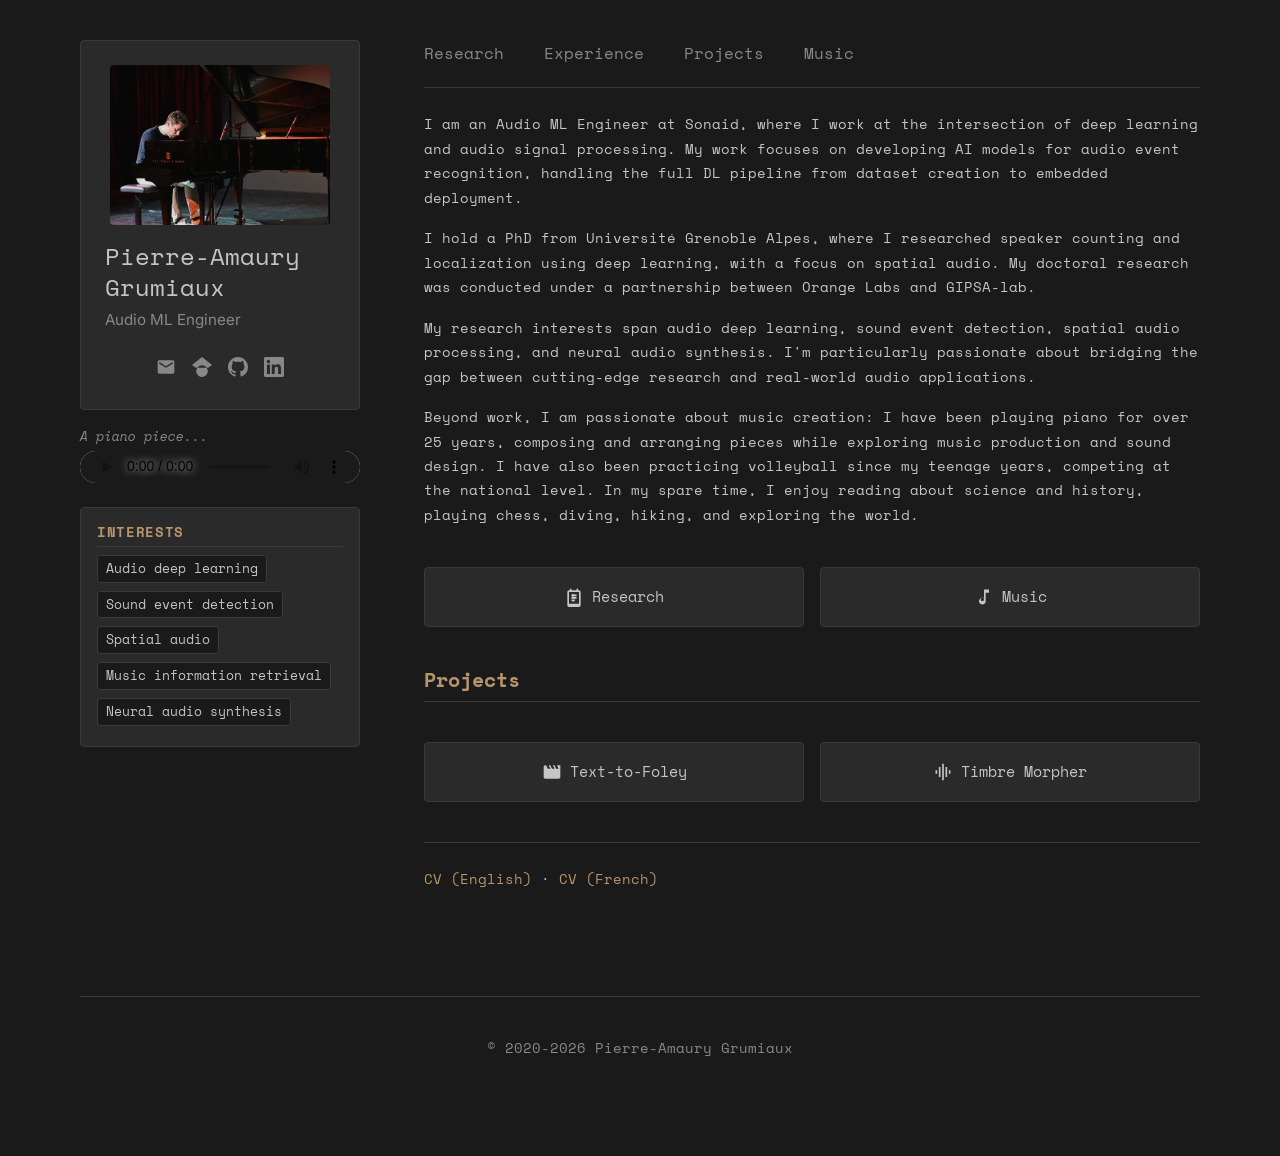
==== index.html @ fd27a51e "added timbre morpher project" ====
<!DOCTYPE html>
<html lang="en">
<head>
  <meta charset="UTF-8">
  <meta name="viewport" content="width=device-width, initial-scale=1.0">
  <meta name="description" content="Pierre-Amaury Grumiaux - Audio ML Engineer, PhD in deep learning for audio signal processing. Research in sound event detection, spatial audio, and music information retrieval.">
  <meta name="keywords" content="Pierre-Amaury Grumiaux, audio machine learning, deep learning, sound event detection, spatial audio, music information retrieval, audio signal processing">
  <meta name="author" content="Pierre-Amaury Grumiaux">
  <title>Pierre-Amaury Grumiaux — Audio ML Engineer & Researcher</title>

  <!-- Open Graph / Social Media -->
  <meta property="og:type" content="website">
  <meta property="og:url" content="https://pagrumiaux.github.io/">
  <meta property="og:title" content="Pierre-Amaury Grumiaux — Audio ML Engineer & Researcher">
  <meta property="og:description" content="Audio ML Engineer, PhD in deep learning for audio signal processing. Research in sound event detection, spatial audio, and music information retrieval.">
  <meta property="og:image" content="https://pagrumiaux.github.io/static/img/profile.jpg">

  <!-- Twitter -->
  <meta name="twitter:card" content="summary">
  <meta name="twitter:title" content="Pierre-Amaury Grumiaux — Audio ML Engineer & Researcher">
  <meta name="twitter:description" content="Audio ML Engineer, PhD in deep learning for audio signal processing.">
  <meta name="twitter:image" content="https://pagrumiaux.github.io/static/img/profile.jpg">

  <!-- Canonical URL -->
  <link rel="canonical" href="https://pagrumiaux.github.io/">

  <link rel="preconnect" href="https://fonts.googleapis.com">
  <link rel="preconnect" href="https://fonts.gstatic.com" crossorigin>
  <link href="https://fonts.googleapis.com/css2?family=Space+Mono:wght@400;700&family=Inter:wght@400;500;600&display=swap" rel="stylesheet">

  <link rel="stylesheet" href="./static/css/style.css">

  <!-- Structured Data (JSON-LD) -->
  <script type="application/ld+json">
  {
    "@context": "https://schema.org",
    "@type": "Person",
    "name": "Pierre-Amaury Grumiaux",
    "jobTitle": "Audio ML Engineer",
    "url": "https://pagrumiaux.github.io/",
    "image": "https://pagrumiaux.github.io/static/img/profile.jpg",
    "sameAs": [
      "https://scholar.google.com/citations?user=gUBZ64sAAAAJ",
      "https://github.com/pagrumiaux",
      "https://www.linkedin.com/in/pierre-amaury-grumiaux-352b719a/"
    ],
    "alumniOf": {
      "@type": "Organization",
      "name": "Université Grenoble Alpes"
    },
    "knowsAbout": ["Audio Machine Learning", "Deep Learning", "Sound Event Detection", "Spatial Audio", "Music Information Retrieval"]
  }
  </script>
</head>
<body>
  <div class="container">
    <div class="page-layout">
      <!-- Top Navigation -->
      <nav class="top-nav">
        <ul class="top-nav__list">
          <li><a href="./research.html" class="top-nav__link">Research</a></li>
          <li><a href="./experience.html" class="top-nav__link">Experience</a></li>
          <li><a href="./projects.html" class="top-nav__link">Projects</a></li>
          <li><a href="./music.html" class="top-nav__link">Music</a></li>
        </ul>
      </nav>
      <!-- Sidebar -->
      <aside class="sidebar">
        <!-- Identity Card -->
        <div class="identity-card">
          <a href="./index.html">
            <img src="./static/img/profile.jpg" alt="Pierre-Amaury Grumiaux" class="identity-card__photo">
          </a>
          <h1 class="identity-card__name">Pierre-Amaury Grumiaux</h1>
          <p class="identity-card__title">Audio ML Engineer</p>
          <div class="identity-card__links">
            <a href="mailto:pierreamaury.grumiaux@gmail.com" title="Email">
              <svg xmlns="http://www.w3.org/2000/svg" viewBox="0 0 24 24">
                <path d="M20 4H4c-1.1 0-2 .9-2 2v12c0 1.1.9 2 2 2h16c1.1 0 2-.9 2-2V6c0-1.1-.9-2-2-2zm0 4l-8 5-8-5V6l8 5 8-5v2z"/>
              </svg>
            </a>
            <a href="https://scholar.google.com/citations?user=gUBZ64sAAAAJ" title="Google Scholar">
              <svg xmlns="http://www.w3.org/2000/svg" viewBox="0 0 24 24">
                <path d="M12 24a7 7 0 1 1 0-14 7 7 0 0 1 0 14zm0-24L0 9.5l4.5 3.5h15l4.5-3.5z"/>
              </svg>
            </a>
            <a href="https://github.com/pagrumiaux" title="GitHub">
              <svg xmlns="http://www.w3.org/2000/svg" viewBox="0 0 24 24">
                <path d="M12 0C5.37 0 0 5.37 0 12c0 5.31 3.435 9.795 8.205 11.385.6.105.825-.255.825-.57 0-.285-.015-1.23-.015-2.235-3.015.555-3.795-.735-4.035-1.41-.135-.345-.72-1.41-1.23-1.695-.42-.225-1.02-.78-.015-.795.945-.015 1.62.87 1.845 1.23 1.08 1.815 2.805 1.305 3.495.99.105-.78.42-1.305.765-1.605-2.67-.3-5.46-1.335-5.46-5.925 0-1.305.465-2.385 1.23-3.225-.12-.3-.54-1.53.12-3.18 0 0 1.005-.315 3.3 1.23.96-.27 1.98-.405 3-.405s2.04.135 3 .405c2.295-1.56 3.3-1.23 3.3-1.23.66 1.65.24 2.88.12 3.18.765.84 1.23 1.905 1.23 3.225 0 4.605-2.805 5.625-5.475 5.925.435.375.81 1.095.81 2.22 0 1.605-.015 2.895-.015 3.3 0 .315.225.69.825.57A12.02 12.02 0 0 0 24 12c0-6.63-5.37-12-12-12z"/>
              </svg>
            </a>
            <a href="https://www.linkedin.com/in/pierre-amaury-grumiaux-352b719a/" title="LinkedIn">
              <svg xmlns="http://www.w3.org/2000/svg" viewBox="0 0 24 24">
                <path d="M20.447 20.452h-3.554v-5.569c0-1.328-.027-3.037-1.852-3.037-1.853 0-2.136 1.445-2.136 2.939v5.667H9.351V9h3.414v1.561h.046c.477-.9 1.637-1.85 3.37-1.85 3.601 0 4.267 2.37 4.267 5.455v6.286zM5.337 7.433c-1.144 0-2.063-.926-2.063-2.065 0-1.138.92-2.063 2.063-2.063 1.14 0 2.064.925 2.064 2.063 0 1.139-.925 2.065-2.064 2.065zm1.782 13.019H3.555V9h3.564v11.452zM22.225 0H1.771C.792 0 0 .774 0 1.729v20.542C0 23.227.792 24 1.771 24h20.451C23.2 24 24 23.227 24 22.271V1.729C24 .774 23.2 0 22.222 0h.003z"/>
              </svg>
            </a>
          </div>
        </div>

        <!-- Audio Player -->
        <div class="audio-player">
          <p class="audio-player__caption">A piano piece...</p>
          <audio controls>
            <source src="./static/audio/devil_town.wav" type="audio/wav">
            Your browser does not support the audio element.
          </audio>
        </div>

        <!-- Research Interests -->
        <div class="sidebar-section">
          <h2>Interests</h2>
          <ul class="interests-list">
            <li>Audio deep learning</li>
            <li>Sound event detection</li>
            <li>Spatial audio</li>
            <li>Music information retrieval</li>
            <li>Neural audio synthesis</li>
          </ul>
        </div>
      </aside>

      <!-- Main Content -->
      <main class="main-content">
        <section class="section">
          <p>
            I am an Audio ML Engineer at Sonaid, where I work at the intersection of deep learning and audio signal processing. My work focuses on developing AI models for audio event recognition, handling the full DL pipeline from dataset creation to embedded deployment.
          </p>
          <p>
            I hold a PhD from Université Grenoble Alpes, where I researched speaker counting and localization using deep learning, with a focus on spatial audio. My doctoral research was conducted under a partnership between Orange Labs and GIPSA-lab.
          </p>
          <p>
            My research interests span audio deep learning, sound event detection, spatial audio processing, and neural audio synthesis. I'm particularly passionate about bridging the gap between cutting-edge research and real-world audio applications.
          </p>
          <p>
            Beyond work, I am passionate about music creation: I have been playing piano for over 25 years, composing and arranging pieces while exploring music production and sound design. I have also been practicing volleyball since my teenage years, competing at the national level. In my spare time, I enjoy reading about science and history, playing chess, diving, hiking, and exploring the world.
          </p>

        <!-- Page Navigation -->
        <div class="page-nav">
          <a href="./research.html" class="page-nav__btn">
            <svg xmlns="http://www.w3.org/2000/svg" viewBox="0 0 24 24">
              <path d="M7 2v2H6a2 2 0 0 0-2 2v16a2 2 0 0 0 2 2h12a2 2 0 0 0 2-2V6a2 2 0 0 0-2-2h-1V2h-2v2H9V2H7zm11 4v14H6V6h12zM9 9v2h6V9H9zm0 3v2h6v-2H9zm0 3v2h4v-2H9z"/>
              <circle cx="11" cy="16.5" r="1"/>
              <path d="M11 8.5c-.8 0-1.5.7-1.5 1.5v4h1v-4c0-.3.2-.5.5-.5s.5.2.5.5v4h1v-4c0-.8-.7-1.5-1.5-1.5z"/>
            </svg>
            Research
          </a>
          <a href="./music.html" class="page-nav__btn">
            <svg xmlns="http://www.w3.org/2000/svg" viewBox="0 0 24 24">
              <path d="M12 3v10.55A4 4 0 1 0 14 17V7h4V3h-6zm-2 14a2 2 0 1 1 2-2 2 2 0 0 1-2 2z"/>
            </svg>
            Music
          </a>
        </div>

        <!-- Projects Section -->
        <h2>Projects</h2>
        <div class="page-nav">
          <a href="./projects.html#text-to-foley" class="page-nav__btn">
            <svg xmlns="http://www.w3.org/2000/svg" viewBox="0 0 24 24">
              <path d="M18 4l2 4h-3l-2-4h-2l2 4h-3l-2-4H8l2 4H7L5 4H4c-1.1 0-2 .9-2 2v12c0 1.1.9 2 2 2h16c1.1 0 2-.9 2-2V4h-4z"/>
            </svg>
            Text-to-Foley
          </a>
          <a href="./projects.html#timbre-morpher" class="page-nav__btn">
            <svg xmlns="http://www.w3.org/2000/svg" viewBox="0 0 24 24">
              <path d="M7 18h2V6H7v12zm4 4h2V2h-2v20zm-8-8h2v-4H3v4zm12 4h2V6h-2v12zm4-8v4h2v-4h-2z"/>
            </svg>
            Timbre Morpher
          </a>
        </div>

        <!-- CV Downloads -->
        <div class="cv-links">
          <p>
            <a href="./static/pdf/resume_english.pdf">CV (English)</a> ·
            <a href="./static/pdf/resume_french.pdf">CV (French)</a>
          </p>
        </div>
        </section>
      </main>
    </div>

    <!-- Footer -->
    <footer class="footer">
      <p>© 2020-2026 Pierre-Amaury Grumiaux</p>
    </footer>
  </div>
</body>
</html>
---- static/css/style.css ----
/* ============================================
   Pierre-Amaury Grumiaux - Portfolio
   Minimal, sober academic design
   ============================================ */

:root {
  --color-bg: #1a1a1a;
  --color-white: #2a2a2a;
  --color-border: #3a3a3a;
  --color-text: #c5c5c5;
  --color-text-secondary: #888888;
  --color-accent: #b8956a;
  --color-accent-hover: #d4af7a;

  --font-serif: 'Space Mono', 'Courier New', monospace;
  --font-sans: 'Inter', -apple-system, sans-serif;

  --space-xs: 0.25rem;
  --space-sm: 0.5rem;
  --space-md: 1rem;
  --space-lg: 1.5rem;
  --space-xl: 2.5rem;
  --space-2xl: 4rem;

  --max-width: 1200px;
}

/* Reset */
*, *::before, *::after {
  box-sizing: border-box;
}

html {
  scroll-behavior: smooth;
}

body {
  margin: 0;
  padding: 0;
  font-family: var(--font-serif);
  font-size: 0.9rem;
  line-height: 1.7;
  color: var(--color-text);
  background: var(--color-bg);
  -webkit-font-smoothing: antialiased;
}

/* Typography */
h1, h2, h3, h4 {
  font-family: var(--font-serif);
  font-weight: 600;
  line-height: 1.3;
  margin: 0 0 var(--space-md) 0;
}

h1 {
  font-size: 1.75rem;
  font-weight: 400;
}

h2 {
  font-size: 1.25rem;
  font-weight: 600;
  margin-top: var(--space-xl);
  padding-bottom: var(--space-sm);
  border-bottom: 1px solid var(--color-border);
  color: var(--color-accent);
}

h3 {
  font-size: 1rem;
  font-weight: 600;
  margin-bottom: var(--space-xs);
}

p {
  margin: 0 0 var(--space-md) 0;
}

a {
  color: var(--color-accent);
  text-decoration: none;
}

a:hover {
  color: var(--color-accent-hover);
  text-decoration: underline;
}

ul {
  margin: 0 0 var(--space-md) 0;
  padding-left: var(--space-lg);
}

li {
  margin-bottom: var(--space-xs);
}

/* Layout */
.container {
  max-width: var(--max-width);
  margin: 0 auto;
  padding: var(--space-xl) var(--space-xl);
}

.page-layout {
  display: grid;
  grid-template-columns: 280px 1fr;
  column-gap: var(--space-2xl);
  row-gap: 0;
  align-items: start;
  grid-template-rows: auto 1fr;
}

.sidebar {
  position: sticky;
  top: var(--space-xl);
  grid-row: 1 / 3;
}

.main-content {
  min-width: 0;
}

.content-only {
  display: grid;
  grid-template-columns: 280px 1fr;
  gap: var(--space-2xl);
  align-items: start;
}

/* Sidebar Identity Card */
.identity-card {
  background: var(--color-white);
  border: 1px solid var(--color-border);
  border-radius: 4px;
  padding: var(--space-lg);
  margin-bottom: var(--space-md);
}

.identity-card__photo {
  width: 220px;
  height: 160px;
  border-radius: 4px;
  object-fit: cover;
  margin: 0 auto var(--space-md) auto;
  display: block;
  filter: brightness(0.9) contrast(0.95);
  transition: filter 0.2s ease;
}

.identity-card__photo:hover {
  filter: brightness(0.8) contrast(1);
}

.identity-card__name {
  font-size: 1.5rem;
  margin-bottom: var(--space-xs);
}

.identity-card__title {
  color: var(--color-text-secondary);
  font-size: 0.95rem;
  margin-bottom: var(--space-lg);
  font-family: var(--font-sans);
}

.identity-card__links {
  display: flex;
  flex-direction: row;
  gap: var(--space-md);
  justify-content: center;
  margin-top: var(--space-sm);
}

.identity-card__links a {
  display: block;
  color: var(--color-text-secondary);
  transition: color 0.2s ease;
}

.identity-card__links a:hover {
  color: var(--color-accent);
}

.identity-card__links svg {
  width: 20px;
  height: 20px;
  fill: currentColor;
}

/* Audio Player */
.audio-player {
  margin-bottom: var(--space-md);
}

.audio-player__caption {
  font-size: 0.8rem;
  color: var(--color-text-secondary);
  margin: 0 0 var(--space-xs) 0;
  font-style: italic;
}

.audio-player audio {
  width: 100%;
  height: 32px;
}

.audio-player audio::-webkit-media-controls-panel {
  background-color: var(--color-bg);
}

/* Top Navigation */
.top-nav {
  grid-column: 2;
  margin-bottom: var(--space-lg);
  padding-bottom: var(--space-md);
  border-bottom: 1px solid var(--color-border);
}

.top-nav__list {
  display: flex;
  gap: var(--space-xl);
  list-style: none;
  padding: 0;
  margin: 0;
  justify-content: flex-start;
}

.top-nav__link {
  color: var(--color-text-secondary);
  font-size: 1.0rem;
  text-decoration: none;
}

.top-nav__link:hover {
  color: var(--color-text);
  text-decoration: none;
}

.top-nav__link--active {
  color: var(--color-accent);
  font-weight: 500;
}

/* Main content */
main {
  padding-bottom: var(--space-2xl);
  grid-column: 2;
  margin-top: 0;
  padding-top: 0;
}

/* Section */
.section {
  margin-bottom: var(--space-xl);
}

/* Publication entry */
.pub {
  margin-bottom: var(--space-lg);
}

.pub__title {
  font-weight: 500;
  color: var(--color-text);
  margin-bottom: var(--space-xs);
}

.pub__authors {
  font-size: 0.9rem;
  color: var(--color-text-secondary);
  margin-bottom: var(--space-xs);
}

.pub__venue {
  font-size: 0.9rem;
  font-style: italic;
  color: var(--color-text-secondary);
  margin-bottom: var(--space-xs);
}

.pub__links {
  font-size: 0.85rem;
}

.pub__links a {
  margin-right: var(--space-md);
}

/* Experience entry */
.exp {
  margin-bottom: var(--space-lg);
}

.exp__header {
  display: flex;
  justify-content: space-between;
  align-items: baseline;
  flex-wrap: wrap;
  gap: var(--space-sm);
}

.exp__role {
  font-weight: 600;
  color: var(--color-text);
  font-size: 0.95rem;
}

.exp__date {
  font-size: 0.8rem;
  color: var(--color-text-secondary);
  font-weight: 400;
}

.exp__org {
  color: var(--color-text);
  font-size: 0.9rem;
  margin-bottom: var(--space-sm);
  font-weight: 400;
  font-style: italic;
  margin-top: var(--space-xs);
}

.exp__desc {
  font-size: 0.85rem;
  color: var(--color-text-secondary);
  line-height: 1.6;
}

/* Education entry */
.edu {
  margin-bottom: var(--space-lg);
}

.edu__header {
  display: flex;
  justify-content: space-between;
  align-items: baseline;
  flex-wrap: wrap;
  gap: var(--space-sm);
}

.edu__degree {
  font-weight: 600;
  color: var(--color-text);
  font-size: 0.95rem;
}

.edu__date {
  font-size: 0.8rem;
  color: var(--color-text-secondary);
  font-weight: 400;
}

.edu__school {
  color: var(--color-text);
  font-size: 0.9rem;
  font-weight: 400;
  font-style: italic;
  margin-top: var(--space-xs);
}

/* Skills */
.skills {
  display: flex;
  flex-wrap: wrap;
  gap: var(--space-sm);
}

.skill {
  font-size: 0.875rem;
  color: var(--color-text-secondary);
  background: var(--color-white);
  padding: var(--space-xs) var(--space-sm);
  border: 1px solid var(--color-border);
  border-radius: 3px;
}

/* Music */
.music-project {
  margin-bottom: var(--space-lg);
}

.music-project__name {
  font-weight: 500;
  margin-bottom: var(--space-xs);
}

.music-project__desc {
  font-size: 0.95rem;
  color: var(--color-text-secondary);
  margin-bottom: var(--space-sm);
}

.music-project__links {
  display: flex;
  gap: var(--space-md);
  align-items: center;
}

.music-project__links a {
  transition: opacity 0.2s ease;
  opacity: 0.9;
  display: flex;
  align-items: center;
}

.music-project__links a:hover {
  opacity: 1;
}

.music-project__links svg {
  width: 22px;
  height: 22px;
}

.streaming-links {
  display: flex;
  gap: var(--space-md);
  margin-top: var(--space-sm);
}

.streaming-links a {
  transition: opacity 0.2s ease;
  opacity: 0.9;
}

.streaming-links a:hover {
  opacity: 1;
}

.streaming-links svg {
  width: 28px;
  height: 28px;
}

/* Brand colors for streaming platforms */
.streaming-links a[title="Spotify"] svg {
  fill: #1DB954;
}

.streaming-links a[title="Deezer"] svg {
  fill: #FF0092;
}

.streaming-links a[title="YouTube Music"] svg {
  fill: #FF0000;
}

.streaming-links a[title="Bandcamp"] svg {
  fill: #629aa9;
}

.streaming-links a[title="Tidal"] svg {
  fill: #00FFFF;
}

.streaming-links a[title="Qobuz"] svg {
  fill: #0E7EE6;
}

.streaming-links a[title="Apple Music"] svg {
  fill: #FA243C;
}

/* Brand colors for music project links */
.music-project__links a[title="Spotify"] svg {
  fill: #1DB954;
}

.music-project__links a[title="Deezer"] svg {
  fill: #FF0092;
}

.music-project__links a[title="YouTube Music"] svg {
  fill: #FF0000;
}

.music-project__links a[title="Apple Music"] svg {
  fill: #FA243C;
}

.music-project__links a[title="Tidal"] svg {
  fill: #00FFFF;
}

.music-project__links a[title="Qobuz"] svg {
  fill: #0E7EE6;
}

.music-project__links a[title="Bandcamp"] svg {
  fill: #629aa9;
}

.music-project__links a[title="SoundCloud"] svg {
  fill: #FF5500;
}

/* Project links */
.project-links {
  display: flex;
  gap: var(--space-md);
  margin: var(--space-md) 0;
}

.project-link {
  display: inline-flex;
  align-items: center;
  gap: var(--space-sm);
  padding: var(--space-sm) var(--space-md);
  background: var(--color-white);
  border: 1px solid var(--color-border);
  border-radius: 4px;
  color: var(--color-text);
  font-size: 0.85rem;
  transition: all 0.2s ease;
}

.project-link:hover {
  border-color: var(--color-accent);
  color: var(--color-accent);
  text-decoration: none;
}

.project-link svg {
  width: 18px;
  height: 18px;
  fill: currentColor;
}

/* Audio examples for projects */
.audio-example {
  margin-bottom: var(--space-md);
  padding: var(--space-md);
  background: var(--color-white);
  border: 1px solid var(--color-border);
  border-radius: 4px;
}

.audio-example__prompt {
  font-size: 0.85rem;
  color: var(--color-text-secondary);
  margin: 0 0 var(--space-sm) 0;
  font-style: italic;
}

.audio-example audio {
  width: 100%;
  height: 32px;
}

/* Footer */
.footer {
  padding: var(--space-xl) 0;
  border-top: 1px solid var(--color-border);
  text-align: center;
  font-size: 0.85rem;
  color: var(--color-text-secondary);
}

/* Sidebar section (for interests on index page) */
.sidebar-section {
  background: var(--color-white);
  border: 1px solid var(--color-border);
  border-radius: 4px;
  padding: var(--space-md);
}

.sidebar-section h2 {
  font-size: 0.85rem;
  margin-top: 0;
  margin-bottom: var(--space-sm);
  padding-bottom: var(--space-xs);
  border-bottom: 1px solid var(--color-border);
  text-transform: uppercase;
  letter-spacing: 0.05em;
}

.sidebar-section p {
  font-size: 0.8rem;
  line-height: 1.5;
  margin-bottom: 0;
  color: var(--color-text-secondary);
}

.interests-list {
  display: flex;
  flex-wrap: wrap;
  gap: var(--space-xs);
  margin: 0;
  padding: 0;
  list-style: none;
}

.interests-list li {
  font-size: 0.8rem;
  padding: var(--space-xs) var(--space-sm);
  background: var(--color-bg);
  border: 1px solid var(--color-border);
  border-radius: 3px;
  color: var(--color-text);
  line-height: 1.4;
}

/* Page navigation buttons */
.page-nav {
  display: flex;
  gap: var(--space-md);
  margin-top: var(--space-xl);
}

.page-nav__btn {
  flex: 1;
  display: flex;
  align-items: center;
  justify-content: center;
  gap: var(--space-sm);
  padding: var(--space-md);
  background: var(--color-white);
  border: 1px solid var(--color-border);
  border-radius: 4px;
  color: var(--color-text);
  text-decoration: none;
  font-size: 0.95rem;
  font-weight: 500;
  transition: all 0.2s ease;
}

.page-nav__btn:hover {
  background: var(--color-border);
  border-color: var(--color-accent);
  color: var(--color-accent);
  text-decoration: none;
  transform: translateY(-2px);
}

.page-nav__btn svg {
  width: 20px;
  height: 20px;
  fill: currentColor;
}

/* CV Links */
.cv-links {
  margin-top: var(--space-xl);
  padding-top: var(--space-lg);
  border-top: 1px solid var(--color-border);
  font-size: 0.9rem;
}

/* Responsive */
@media (max-width: 900px) {
  .page-layout {
    grid-template-columns: 1fr;
    gap: var(--space-xl);
  }

  .sidebar {
    position: static;
  }

  .top-nav__list {
    gap: var(--space-lg);
  }

  .exp__header,
  .edu__header {
    flex-direction: column;
    gap: 0;
  }

  .exp__date,
  .edu__date {
    order: -1;
  }
}
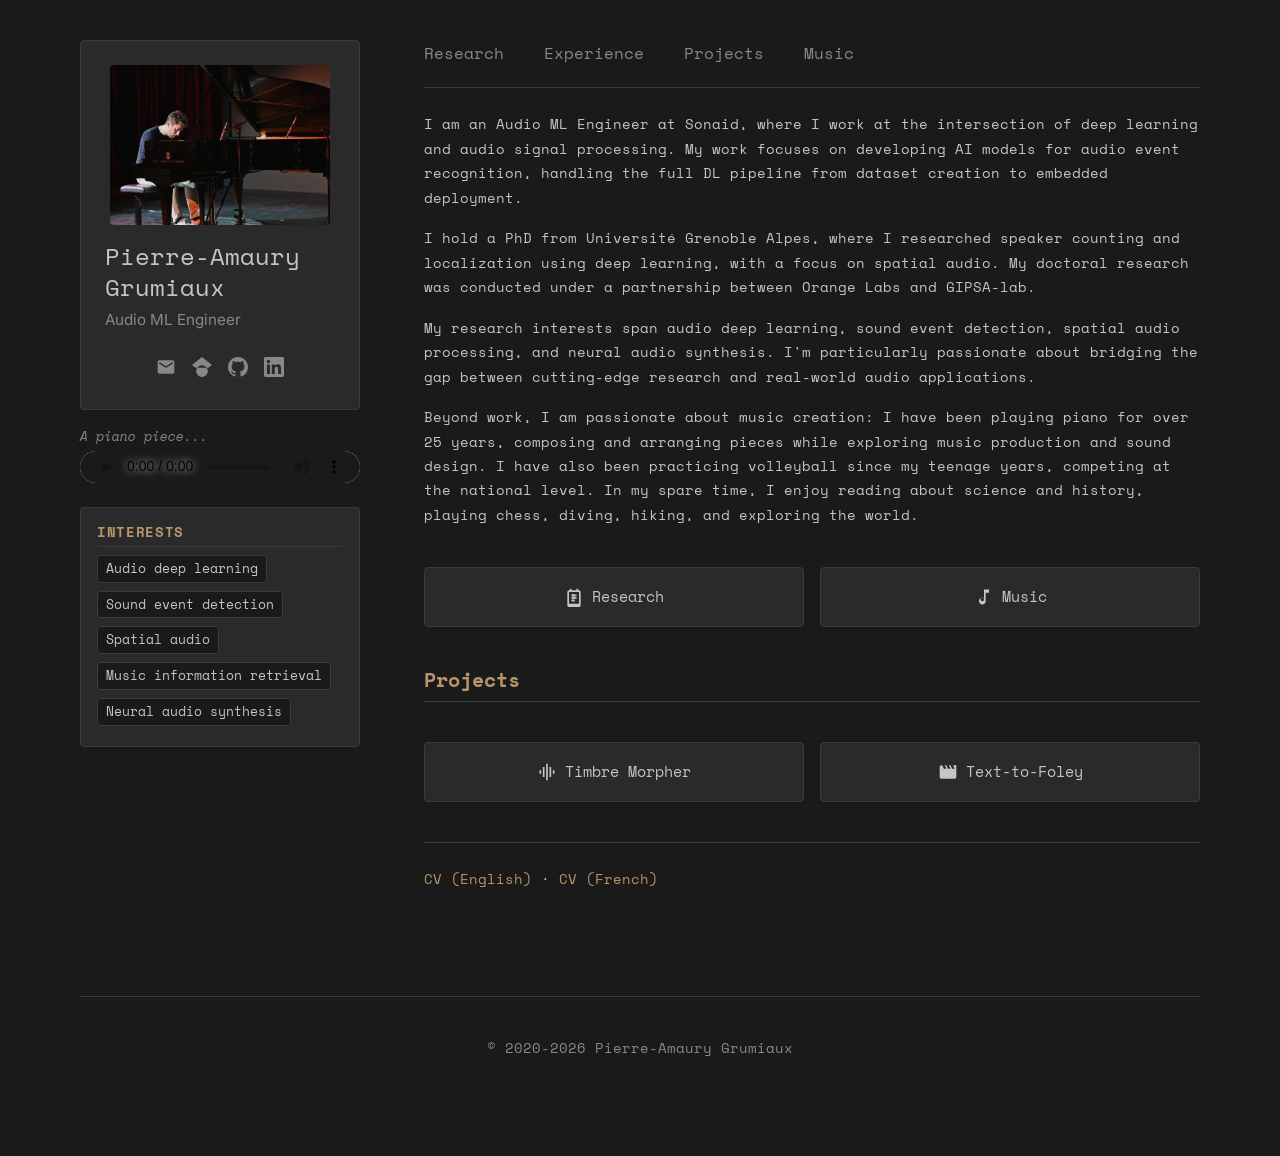
==== commit 90ce2419: "swap projects" ====
--- a/index.html
+++ b/index.html
@@ -156,17 +156,17 @@
         <!-- Projects Section -->
         <h2>Projects</h2>
         <div class="page-nav">
+          <a href="./projects.html#timbre-morpher" class="page-nav__btn">
+            <svg xmlns="http://www.w3.org/2000/svg" viewBox="0 0 24 24">
+              <path d="M7 18h2V6H7v12zm4 4h2V2h-2v20zm-8-8h2v-4H3v4zm12 4h2V6h-2v12zm4-8v4h2v-4h-2z"/>
+            </svg>
+            Timbre Morpher
+          </a>
           <a href="./projects.html#text-to-foley" class="page-nav__btn">
             <svg xmlns="http://www.w3.org/2000/svg" viewBox="0 0 24 24">
               <path d="M18 4l2 4h-3l-2-4h-2l2 4h-3l-2-4H8l2 4H7L5 4H4c-1.1 0-2 .9-2 2v12c0 1.1.9 2 2 2h16c1.1 0 2-.9 2-2V4h-4z"/>
             </svg>
             Text-to-Foley
-          </a>
-          <a href="./projects.html#timbre-morpher" class="page-nav__btn">
-            <svg xmlns="http://www.w3.org/2000/svg" viewBox="0 0 24 24">
-              <path d="M7 18h2V6H7v12zm4 4h2V2h-2v20zm-8-8h2v-4H3v4zm12 4h2V6h-2v12zm4-8v4h2v-4h-2z"/>
-            </svg>
-            Timbre Morpher
           </a>
         </div>
 
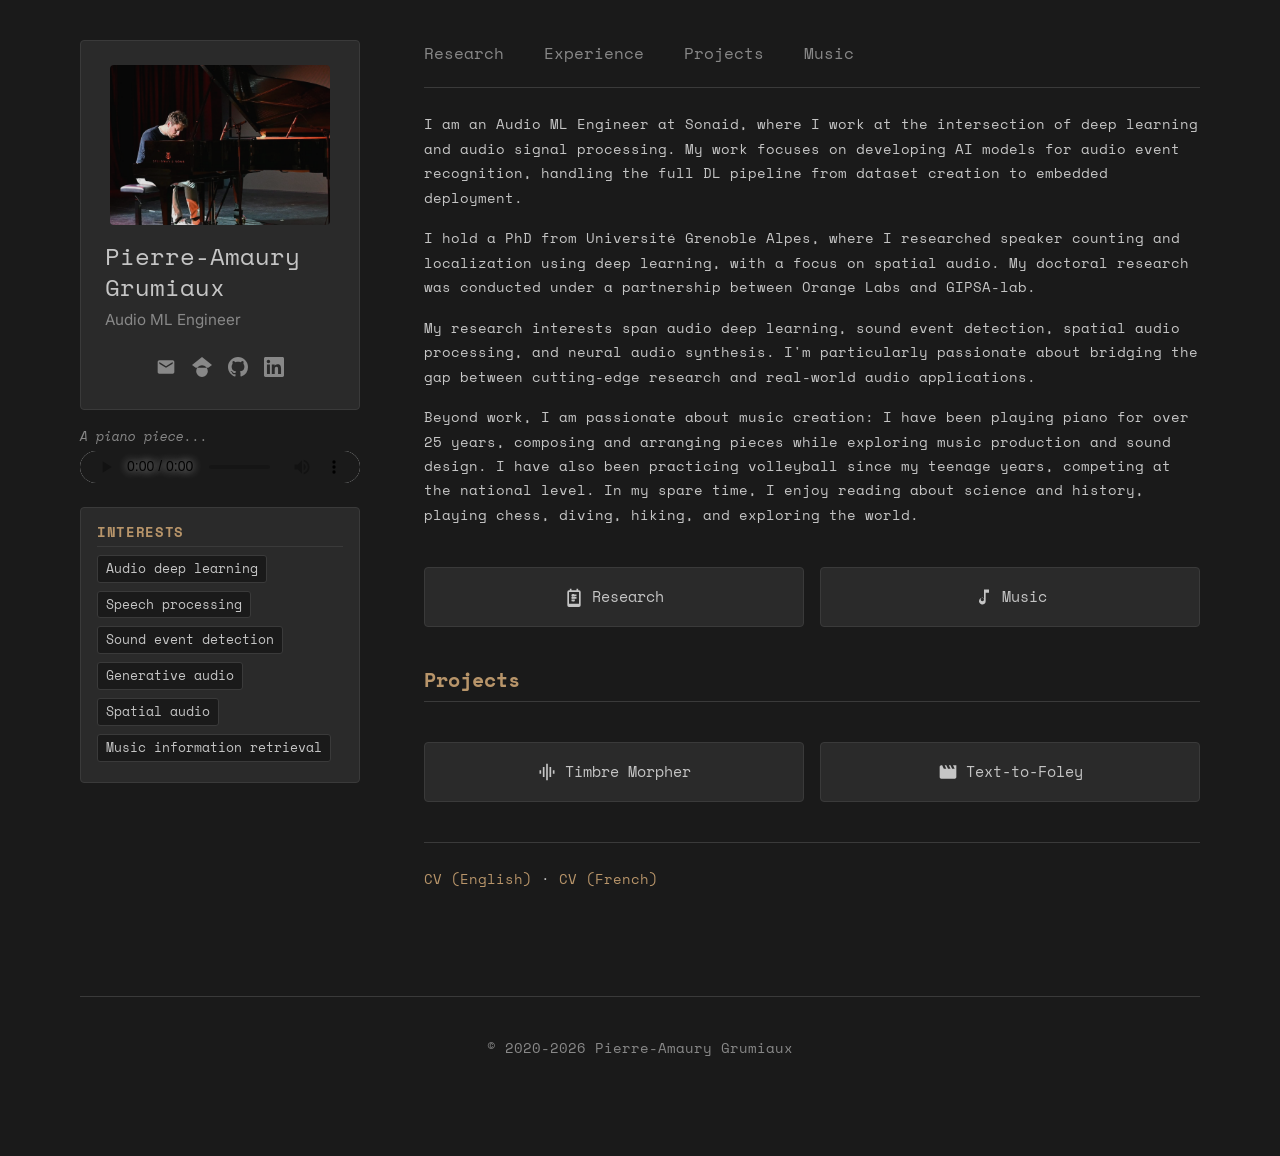
==== commit c7a53a2b: "updated interests" ====
--- a/index.html
+++ b/index.html
@@ -111,10 +111,11 @@
           <h2>Interests</h2>
           <ul class="interests-list">
             <li>Audio deep learning</li>
+            <li>Speech processing</li>
             <li>Sound event detection</li>
+            <li>Generative audio</li>
             <li>Spatial audio</li>
             <li>Music information retrieval</li>
-            <li>Neural audio synthesis</li>
           </ul>
         </div>
       </aside>
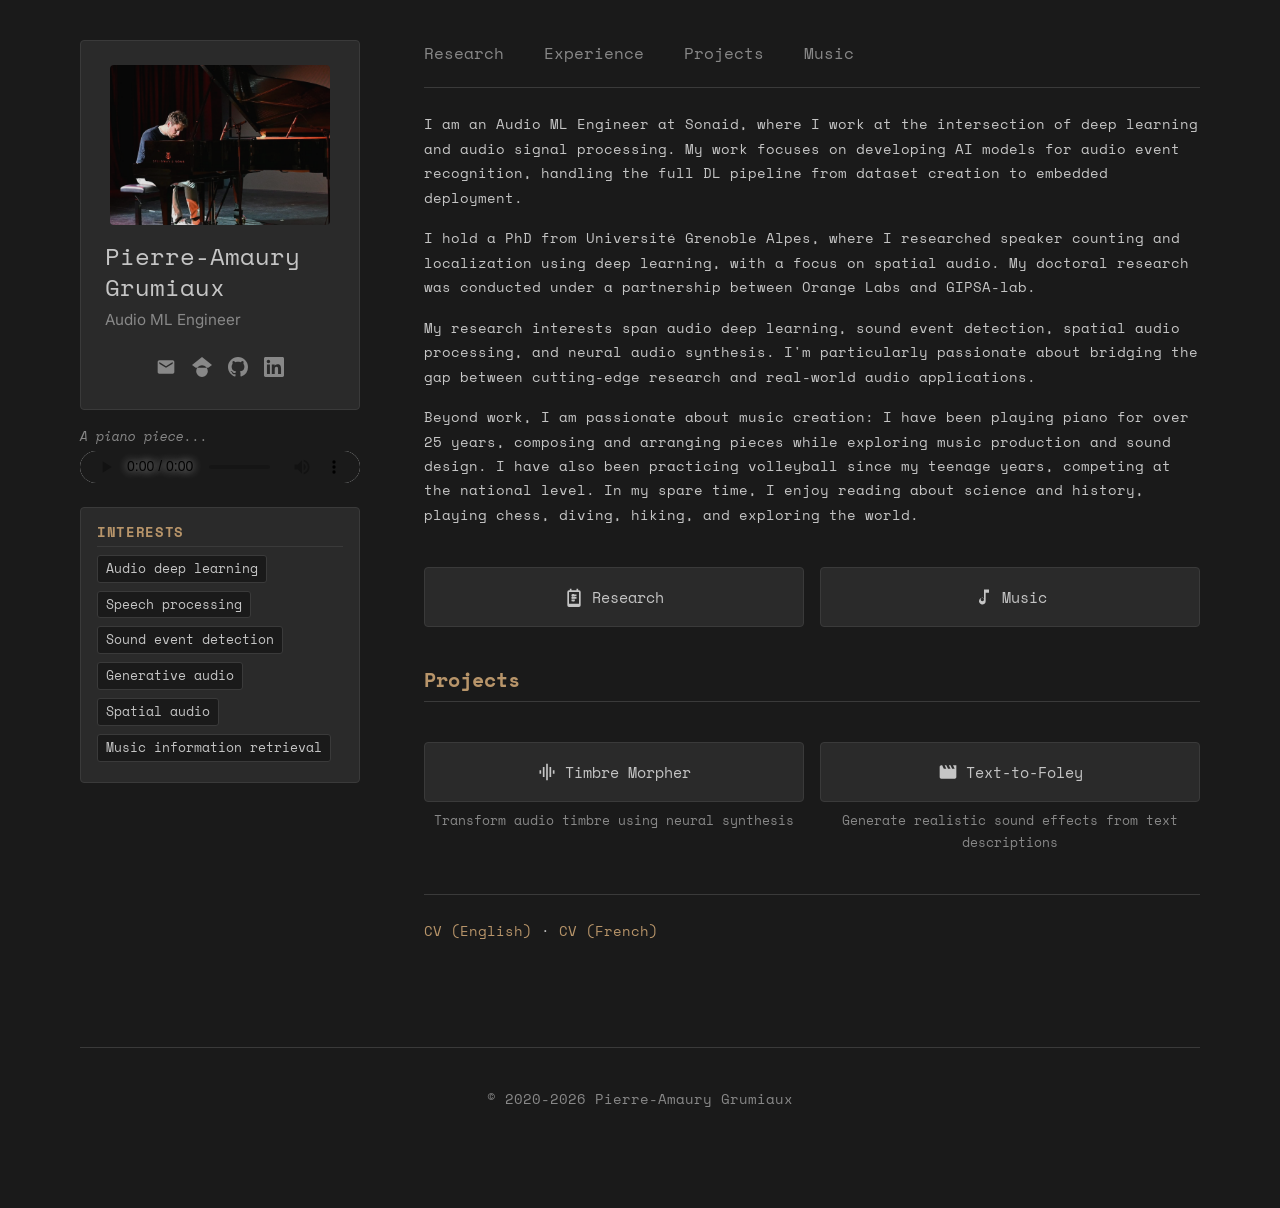
==== commit 621c6b14: "added description to projet buttons" ====
--- a/index.html
+++ b/index.html
@@ -157,18 +157,24 @@
         <!-- Projects Section -->
         <h2>Projects</h2>
         <div class="page-nav">
-          <a href="./projects.html#timbre-morpher" class="page-nav__btn">
-            <svg xmlns="http://www.w3.org/2000/svg" viewBox="0 0 24 24">
-              <path d="M7 18h2V6H7v12zm4 4h2V2h-2v20zm-8-8h2v-4H3v4zm12 4h2V6h-2v12zm4-8v4h2v-4h-2z"/>
-            </svg>
-            Timbre Morpher
-          </a>
-          <a href="./projects.html#text-to-foley" class="page-nav__btn">
-            <svg xmlns="http://www.w3.org/2000/svg" viewBox="0 0 24 24">
-              <path d="M18 4l2 4h-3l-2-4h-2l2 4h-3l-2-4H8l2 4H7L5 4H4c-1.1 0-2 .9-2 2v12c0 1.1.9 2 2 2h16c1.1 0 2-.9 2-2V4h-4z"/>
-            </svg>
-            Text-to-Foley
-          </a>
+          <div class="page-nav__project">
+            <a href="./projects.html#timbre-morpher" class="page-nav__btn">
+              <svg xmlns="http://www.w3.org/2000/svg" viewBox="0 0 24 24">
+                <path d="M7 18h2V6H7v12zm4 4h2V2h-2v20zm-8-8h2v-4H3v4zm12 4h2V6h-2v12zm4-8v4h2v-4h-2z"/>
+              </svg>
+              Timbre Morpher
+            </a>
+            <p class="page-nav__project-desc">Transform audio timbre using neural synthesis</p>
+          </div>
+          <div class="page-nav__project">
+            <a href="./projects.html#text-to-foley" class="page-nav__btn">
+              <svg xmlns="http://www.w3.org/2000/svg" viewBox="0 0 24 24">
+                <path d="M18 4l2 4h-3l-2-4h-2l2 4h-3l-2-4H8l2 4H7L5 4H4c-1.1 0-2 .9-2 2v12c0 1.1.9 2 2 2h16c1.1 0 2-.9 2-2V4h-4z"/>
+              </svg>
+              Text-to-Foley
+            </a>
+            <p class="page-nav__project-desc">Generate realistic sound effects from text descriptions</p>
+          </div>
         </div>
 
         <!-- CV Downloads -->
--- a/static/css/style.css
+++ b/static/css/style.css
@@ -610,6 +610,13 @@
   margin-top: var(--space-xl);
 }
 
+.page-nav__project {
+  flex: 1;
+  display: flex;
+  flex-direction: column;
+  gap: var(--space-sm);
+}
+
 .page-nav__btn {
   flex: 1;
   display: flex;
@@ -617,6 +624,7 @@
   justify-content: center;
   gap: var(--space-sm);
   padding: var(--space-md);
+  min-height: 60px;
   background: var(--color-white);
   border: 1px solid var(--color-border);
   border-radius: 4px;
@@ -641,6 +649,17 @@
   fill: currentColor;
 }
 
+.page-nav__project .page-nav__btn {
+  flex: 0 0 auto;
+}
+
+.page-nav__project-desc {
+  margin: 0;
+  font-size: 0.8rem;
+  color: var(--color-text-secondary);
+  text-align: center;
+}
+
 /* CV Links */
 .cv-links {
   margin-top: var(--space-xl);
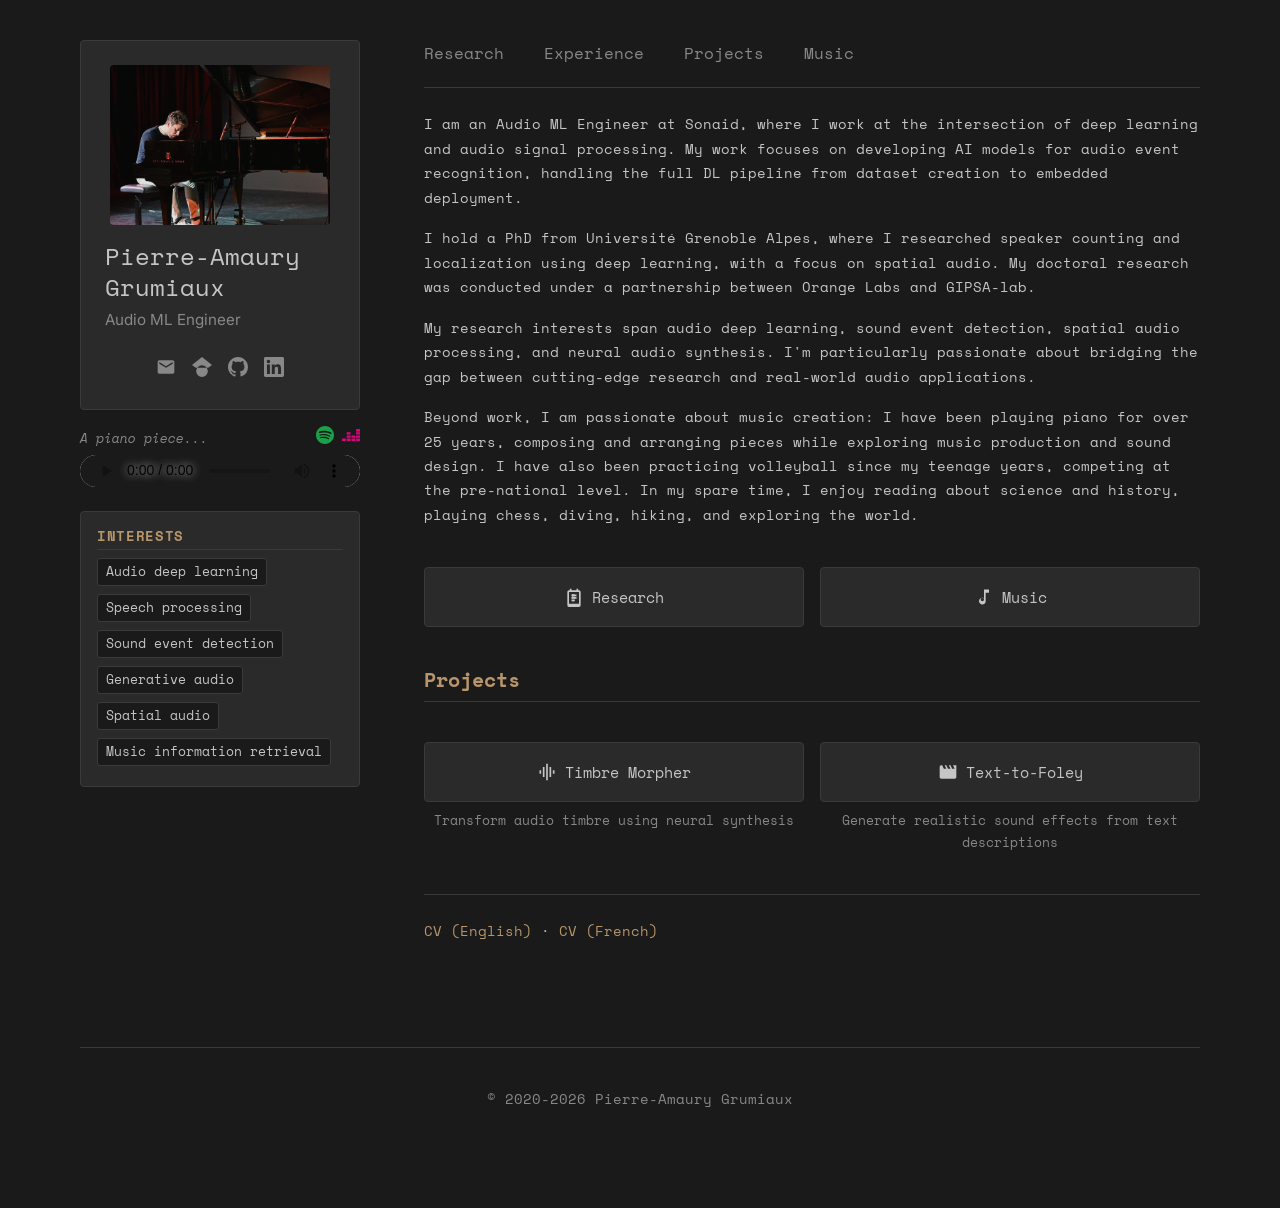
==== commit 55d5be01: "added spotify and deezer buttons" ====
--- a/index.html
+++ b/index.html
@@ -99,7 +99,21 @@
 
         <!-- Audio Player -->
         <div class="audio-player">
-          <p class="audio-player__caption">A piano piece...</p>
+          <div class="audio-player__header">
+            <p class="audio-player__caption">A piano piece...</p>
+            <div class="audio-player__links">
+              <a href="https://open.spotify.com/intl-fr/artist/1IDXBXePUi6UTsWcplqOhv" title="Spotify" target="_blank" rel="noopener">
+                <svg xmlns="http://www.w3.org/2000/svg" viewBox="0 0 24 24">
+                  <path d="M12 0C5.4 0 0 5.4 0 12s5.4 12 12 12 12-5.4 12-12S18.66 0 12 0zm5.521 17.34c-.24.359-.66.48-1.021.24-2.82-1.74-6.36-2.101-10.561-1.141-.418.122-.779-.179-.899-.539-.12-.421.18-.78.54-.9 4.56-1.021 8.52-.6 11.64 1.32.42.18.479.659.301 1.02zm1.44-3.3c-.301.42-.841.6-1.262.3-3.239-1.98-8.159-2.58-11.939-1.38-.479.12-1.02-.12-1.14-.6-.12-.48.12-1.021.6-1.141C9.6 9.9 15 10.561 18.72 12.84c.361.181.54.78.241 1.2zm.12-3.36C15.24 8.4 8.82 8.16 5.16 9.301c-.6.179-1.2-.181-1.38-.721-.18-.601.18-1.2.72-1.381 4.26-1.26 11.28-1.02 15.721 1.621.539.3.719 1.02.419 1.56-.299.421-1.02.599-1.559.3z"/>
+                </svg>
+              </a>
+              <a href="https://link.deezer.com/s/32aPH8gPWu22qkZh1yBLb" title="Deezer" target="_blank" rel="noopener">
+                <svg xmlns="http://www.w3.org/2000/svg" viewBox="0 0 24 24">
+                  <path d="M18.81 4.16v3.03H24V4.16h-5.19zM6.27 8.38v3.027h5.189V8.38h-5.19zm12.54 0v3.027H24V8.38h-5.19zM6.27 12.594v3.027h5.189v-3.027h-5.19zm6.271 0v3.027h5.19v-3.027h-5.19zm6.27 0v3.027H24v-3.027h-5.19zM0 16.81v3.029h5.19v-3.03H0zm6.27 0v3.029h5.189v-3.03h-5.19zm6.271 0v3.029h5.19v-3.03h-5.19zm6.27 0v3.029H24v-3.03h-5.19z"/>
+                </svg>
+              </a>
+            </div>
+          </div>
           <audio controls>
             <source src="./static/audio/devil_town.wav" type="audio/wav">
             Your browser does not support the audio element.
@@ -133,7 +147,7 @@
             My research interests span audio deep learning, sound event detection, spatial audio processing, and neural audio synthesis. I'm particularly passionate about bridging the gap between cutting-edge research and real-world audio applications.
           </p>
           <p>
-            Beyond work, I am passionate about music creation: I have been playing piano for over 25 years, composing and arranging pieces while exploring music production and sound design. I have also been practicing volleyball since my teenage years, competing at the national level. In my spare time, I enjoy reading about science and history, playing chess, diving, hiking, and exploring the world.
+            Beyond work, I am passionate about music creation: I have been playing piano for over 25 years, composing and arranging pieces while exploring music production and sound design. I have also been practicing volleyball since my teenage years, competing at the pre-national level. In my spare time, I enjoy reading about science and history, playing chess, diving, hiking, and exploring the world.
           </p>
 
         <!-- Page Navigation -->
--- a/static/css/style.css
+++ b/static/css/style.css
@@ -194,11 +194,47 @@
   margin-bottom: var(--space-md);
 }
 
+.audio-player__header {
+  display: flex;
+  align-items: center;
+  justify-content: space-between;
+  margin-bottom: var(--space-xs);
+}
+
 .audio-player__caption {
   font-size: 0.8rem;
   color: var(--color-text-secondary);
-  margin: 0 0 var(--space-xs) 0;
+  margin: 0;
   font-style: italic;
+}
+
+.audio-player__links {
+  display: flex;
+  gap: var(--space-sm);
+}
+
+.audio-player__links a {
+  display: block;
+  transition: opacity 0.2s ease;
+  opacity: 0.85;
+}
+
+.audio-player__links a:hover {
+  opacity: 1;
+}
+
+.audio-player__links svg {
+  width: 18px;
+  height: 18px;
+  fill: currentColor;
+}
+
+.audio-player__links a[title="Spotify"] {
+  color: #1DB954;
+}
+
+.audio-player__links a[title="Deezer"] {
+  color: #FF0092;
 }
 
 .audio-player audio {
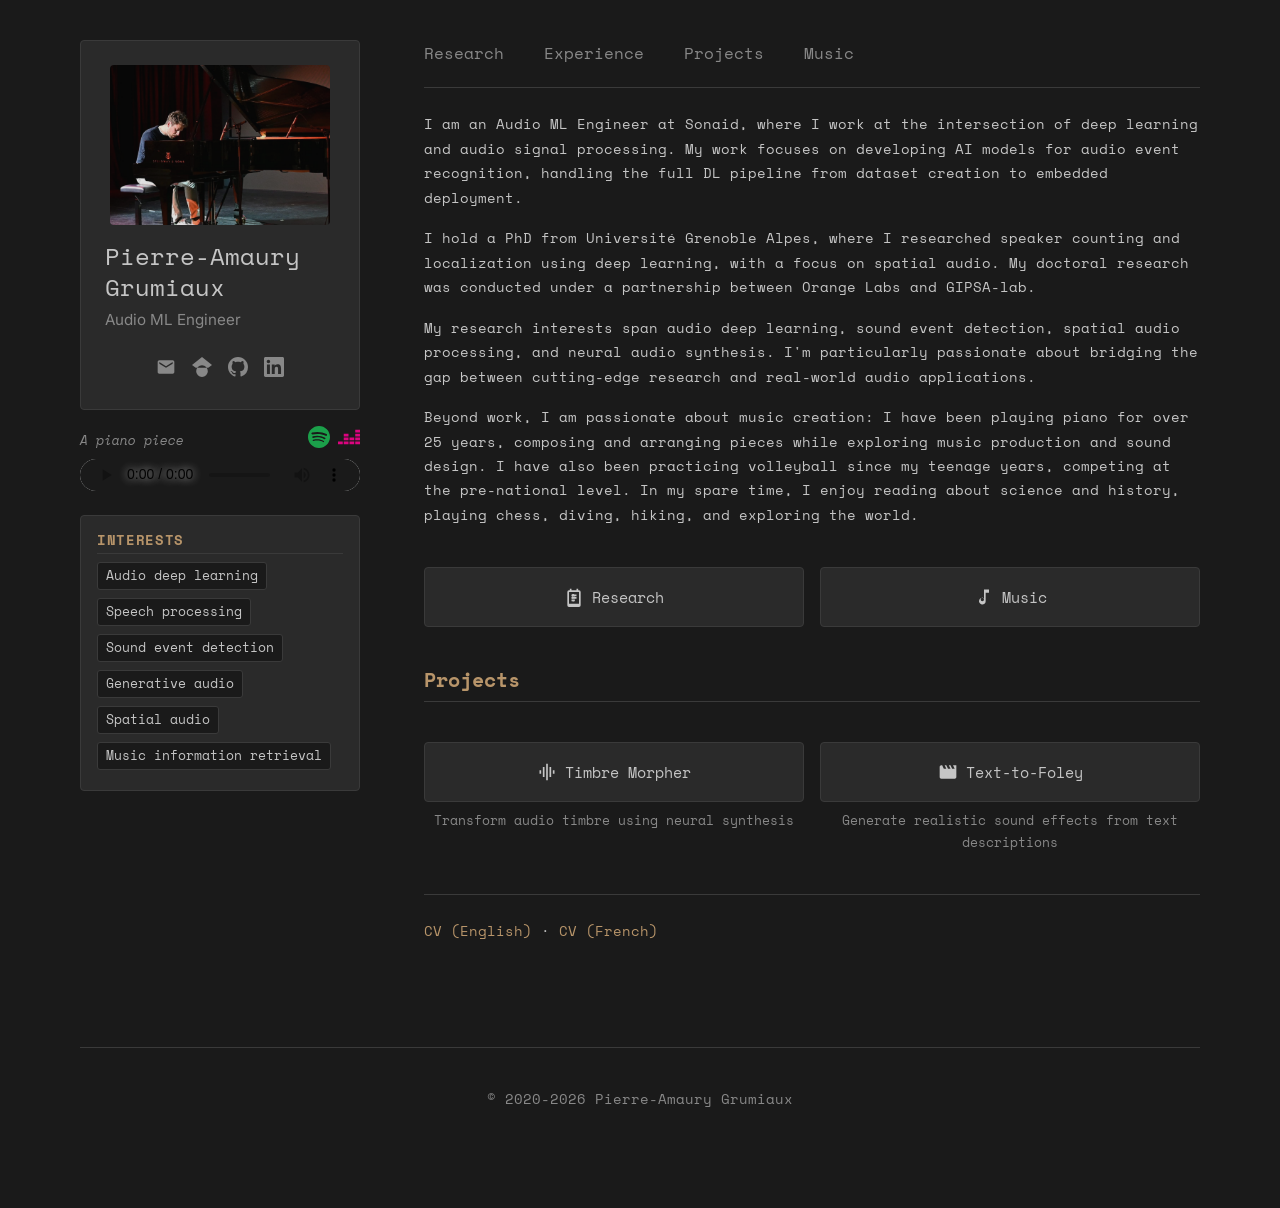
==== commit 014d2d1d: "changed audio text and increases logo sizes" ====
--- a/index.html
+++ b/index.html
@@ -100,7 +100,7 @@
         <!-- Audio Player -->
         <div class="audio-player">
           <div class="audio-player__header">
-            <p class="audio-player__caption">A piano piece...</p>
+            <p class="audio-player__caption">A piano piece</p>
             <div class="audio-player__links">
               <a href="https://open.spotify.com/intl-fr/artist/1IDXBXePUi6UTsWcplqOhv" title="Spotify" target="_blank" rel="noopener">
                 <svg xmlns="http://www.w3.org/2000/svg" viewBox="0 0 24 24">
--- a/static/css/style.css
+++ b/static/css/style.css
@@ -224,8 +224,8 @@
 }
 
 .audio-player__links svg {
-  width: 18px;
-  height: 18px;
+  width: 22px;
+  height: 22px;
   fill: currentColor;
 }
 
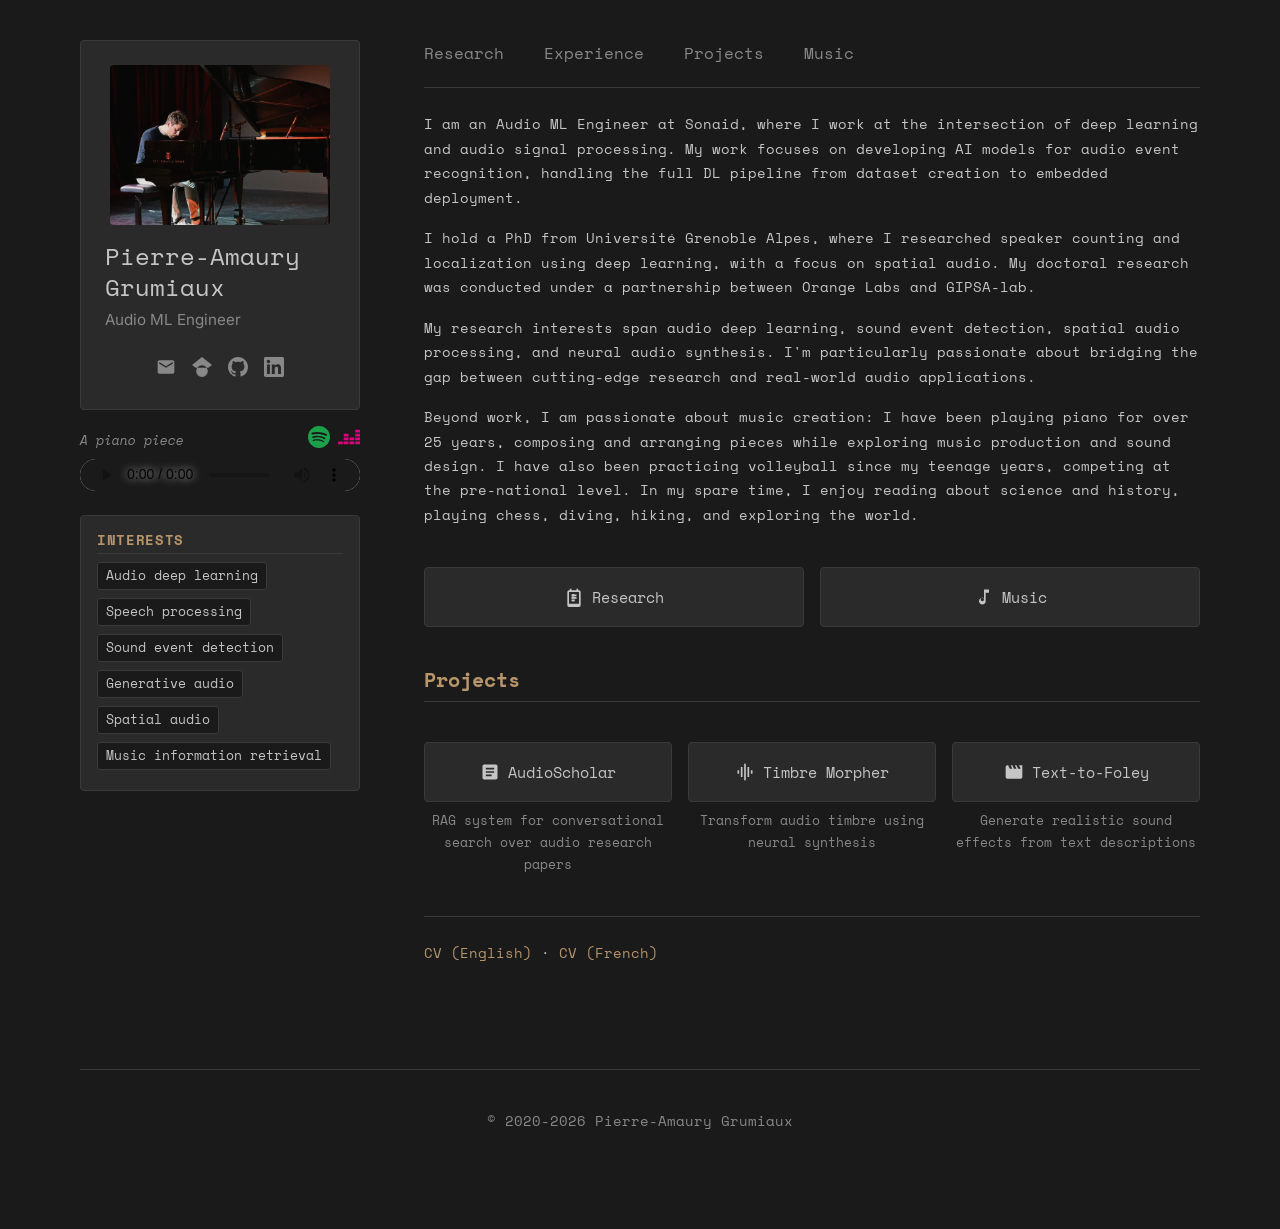
==== commit 0a5282c5: "add audio scholar project" ====
--- a/index.html
+++ b/index.html
@@ -172,6 +172,15 @@
         <h2>Projects</h2>
         <div class="page-nav">
           <div class="page-nav__project">
+            <a href="./projects.html#audio-scholar" class="page-nav__btn">
+              <svg xmlns="http://www.w3.org/2000/svg" viewBox="0 0 24 24">
+                <path d="M19 3H5c-1.1 0-2 .9-2 2v14c0 1.1.9 2 2 2h14c1.1 0 2-.9 2-2V5c0-1.1-.9-2-2-2zm-5 14H7v-2h7v2zm3-4H7v-2h10v2zm0-4H7V7h10v2z"/>
+              </svg>
+              AudioScholar
+            </a>
+            <p class="page-nav__project-desc">RAG system for conversational search over audio research papers</p>
+          </div>
+          <div class="page-nav__project">
             <a href="./projects.html#timbre-morpher" class="page-nav__btn">
               <svg xmlns="http://www.w3.org/2000/svg" viewBox="0 0 24 24">
                 <path d="M7 18h2V6H7v12zm4 4h2V2h-2v20zm-8-8h2v-4H3v4zm12 4h2V6h-2v12zm4-8v4h2v-4h-2z"/>
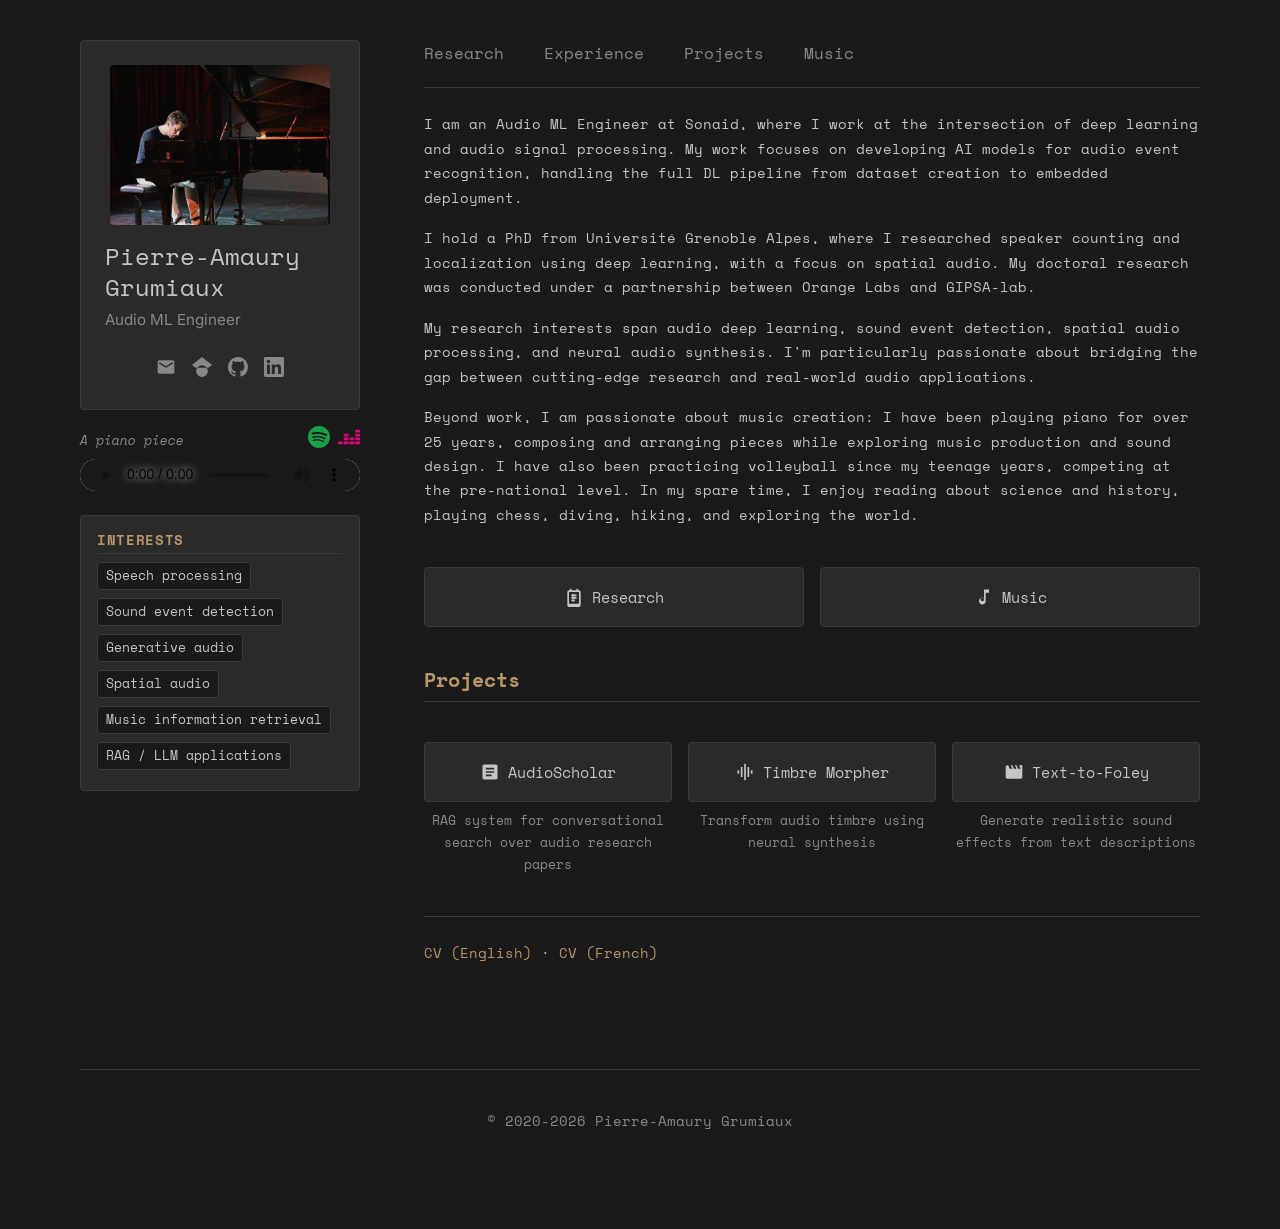
==== commit e5b6bd61: "added badge" ====
--- a/index.html
+++ b/index.html
@@ -124,12 +124,12 @@
         <div class="sidebar-section">
           <h2>Interests</h2>
           <ul class="interests-list">
-            <li>Audio deep learning</li>
             <li>Speech processing</li>
             <li>Sound event detection</li>
             <li>Generative audio</li>
             <li>Spatial audio</li>
             <li>Music information retrieval</li>
+            <li>RAG / LLM applications</li>
           </ul>
         </div>
       </aside>
